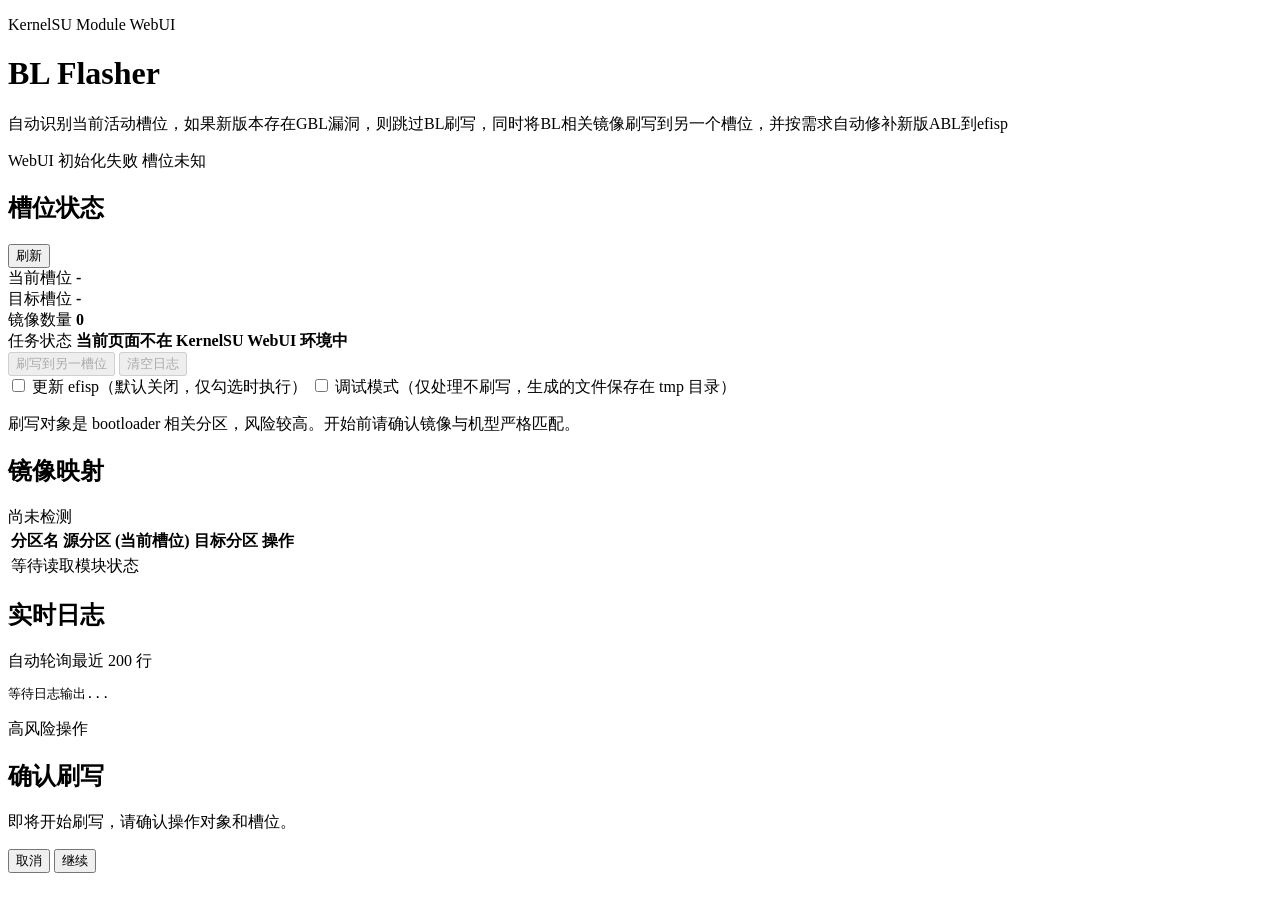
==== magisk_module/webroot/index.html @ 6b3db898 "Slim build outputs and remove Superfastboot Keep only two build artifacts: the Magisk module zip and" ====
<!DOCTYPE html>
<html lang="zh-CN">
  <head>
    <meta charset="UTF-8" />
    <meta name="viewport" content="width=device-width, initial-scale=1.0" />
    <title>假回锁</title>
    <link rel="stylesheet" href="style.css" />
  </head>
  <body>
    <div class="page-shell">
      <header class="hero-card">
        <div>
          <p class="eyebrow">KernelSU Module WebUI</p>
          <h1>BL Flasher</h1>
          <p class="hero-copy">
            自动识别当前活动槽位，如果新版本存在GBL漏洞，则跳过BL刷写，同时将BL相关镜像刷写到另一个槽位，并按需求自动修补新版ABL到efisp
          </p>
        </div>
        <div class="hero-meta">
          <span class="chip" id="stateChip">等待检测</span>
          <span class="chip chip-warn" id="slotChip">槽位未知</span>
        </div>
      </header>

      <main class="grid-layout">
        <section class="panel stats-panel">
          <div class="panel-heading">
            <h2>槽位状态</h2>
            <button class="ghost-button" id="refreshButton" type="button">刷新</button>
          </div>

          <div class="stats-grid">
            <article class="stat-card">
              <span class="stat-label">当前槽位</span>
              <strong class="stat-value" id="currentSlot">-</strong>
            </article>
            <article class="stat-card accent-card">
              <span class="stat-label">目标槽位</span>
              <strong class="stat-value" id="targetSlot">-</strong>
            </article>
            <article class="stat-card">
              <span class="stat-label">镜像数量</span>
              <strong class="stat-value" id="imageCount">0</strong>
            </article>
            <article class="stat-card">
              <span class="stat-label">任务状态</span>
              <strong class="stat-value stat-small" id="taskMessage">等待操作</strong>
            </article>
          </div>

          <div class="action-strip">
            <button class="primary-button" id="flashButton" type="button">刷写到另一槽位</button>
            <button class="ghost-button" id="clearLogButton" type="button">清空日志</button>
          </div>

          <label class="option-check" for="updateEfispCheckbox">
            <input id="updateEfispCheckbox" type="checkbox" />
            <span>更新 efisp（默认关闭，仅勾选时执行）</span>
          </label>

        <label class="option-check" for="debugModeCheckbox">
       <input id="debugModeCheckbox" type="checkbox" />
            <span>调试模式（仅处理不刷写，生成的文件保存在 tmp 目录）</span>
      </label>

          <p class="warning-copy">
         刷写对象是 bootloader 相关分区，风险较高。开始前请确认镜像与机型严格匹配。
          </p>
        </section>

        <section class="panel map-panel">
          <div class="panel-heading">
            <h2>镜像映射</h2>
            <span class="caption" id="updatedAt">尚未检测</span>
          </div>
          <div class="table-wrap">
            <table>
              <thead>
                <tr>
                  <th>分区名</th>
                  <th>源分区 (当前槽位)</th>
                  <th>目标分区</th>
                  <th>操作</th>
                </tr>
              </thead>
              <tbody id="imageTableBody">
              <tr>
                <td colspan="4" class="empty-row">等待读取模块状态</td>
              </tr>
              </tbody>
            </table>
          </div>
        </section>

        <section class="panel log-panel">
          <div class="panel-heading">
            <h2>实时日志</h2>
            <span class="caption">自动轮询最近 200 行</span>
          </div>
          <pre id="logOutput">等待日志输出...</pre>
        </section>

      </main>
    </div>

    <div class="modal-backdrop hidden" id="confirmModal" aria-hidden="true">
      <div class="modal-card" role="dialog" aria-modal="true" aria-labelledby="confirmTitle">
        <p class="eyebrow">高风险操作</p>
        <h2 id="confirmTitle">确认刷写</h2>
        <p id="confirmText">
          即将开始刷写，请确认操作对象和槽位。
        </p>
        <div class="modal-actions">
          <button class="ghost-button" id="cancelConfirmButton" type="button">取消</button>
          <button class="primary-button" id="nextConfirmButton" type="button">继续</button>
        </div>
      </div>
    </div>

    <script src="app.js"></script>
  </body>
</html>
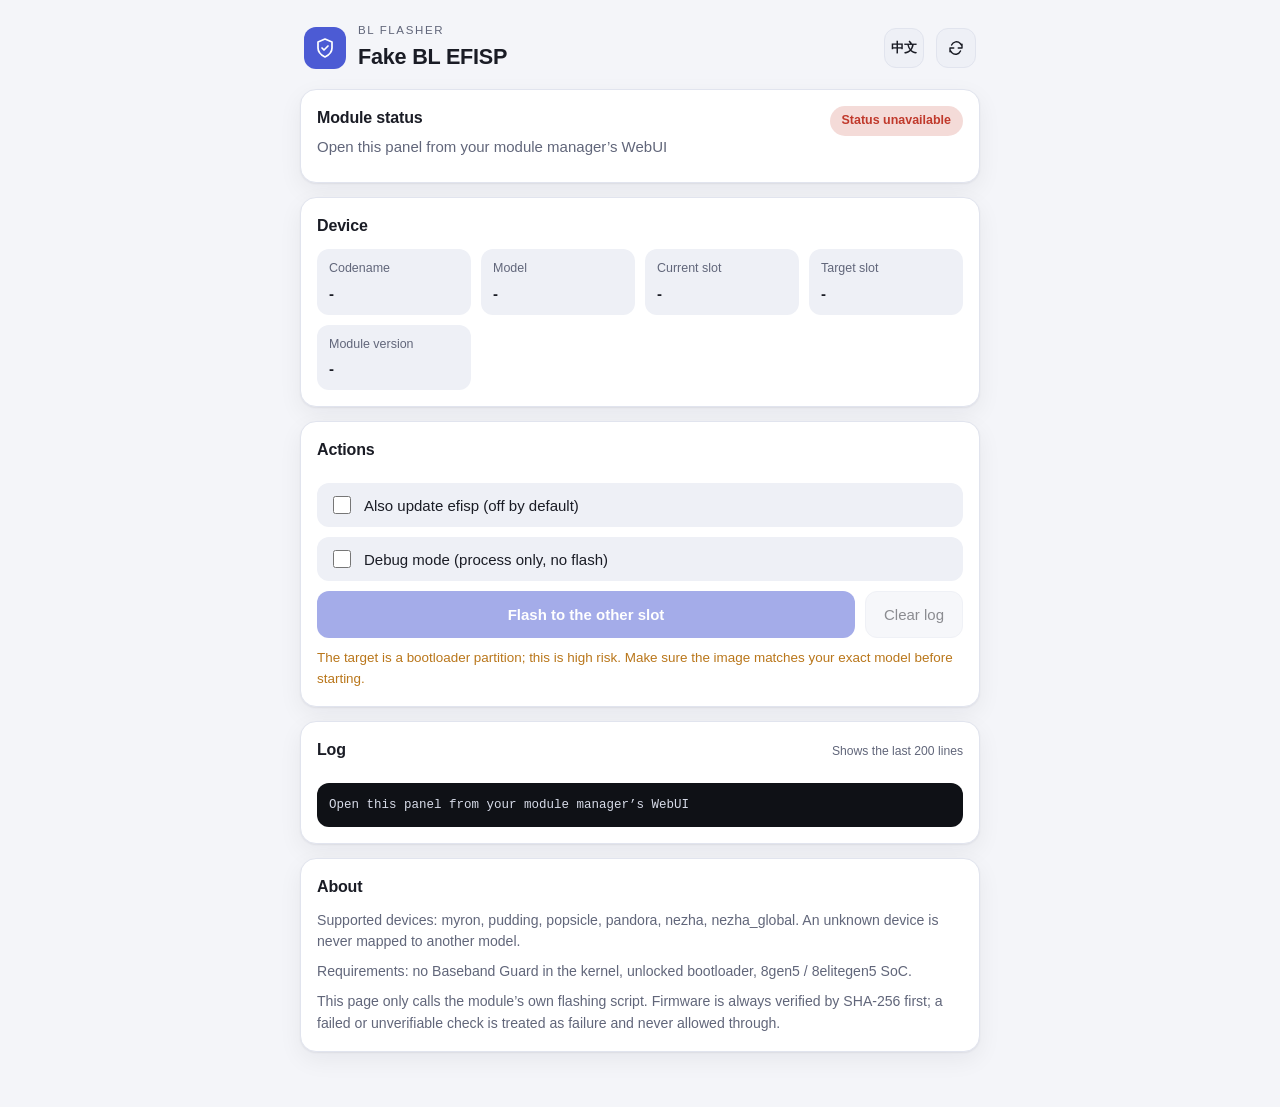
==== commit 50367816: "Rebuild the WebUI panel and report trustworthy status bl_flasher.sh: - expose MODULE_NAME/MODULE_VER" ====
--- a/magisk_module/webroot/index.html
+++ b/magisk_module/webroot/index.html
@@ -1,122 +1,104 @@
 <!DOCTYPE html>
 <html lang="zh-CN">
-  <head>
-    <meta charset="UTF-8" />
-    <meta name="viewport" content="width=device-width, initial-scale=1.0" />
-    <title>假回锁</title>
-    <link rel="stylesheet" href="style.css" />
-  </head>
-  <body>
-    <div class="page-shell">
-      <header class="hero-card">
+<head>
+  <meta charset="UTF-8">
+  <meta name="viewport" content="width=device-width, initial-scale=1, viewport-fit=cover">
+  <meta name="color-scheme" content="light dark">
+  <title>假回锁</title>
+  <link rel="stylesheet" href="style.css">
+  <script src="i18n.js" defer></script>
+  <script src="app.js" defer></script>
+</head>
+<body>
+  <main>
+    <header class="masthead">
+      <div class="brand-mark" aria-hidden="true">
+        <svg viewBox="0 0 24 24"><path d="M12 3l7 3v6c0 4-3 7-7 9-4-2-7-5-7-9V6z"/><path d="M9 12l2 2 4-4"/></svg>
+      </div>
+      <div class="brand-text">
+        <p class="eyebrow" data-i18n="subtitle">BL Flasher</p>
+        <h1 id="appTitle" data-i18n="title">假回锁</h1>
+      </div>
+      <button id="langButton" class="quiet icon-button" type="button"
+              data-i18n-aria-label="language" data-i18n-title="language"
+              aria-label="切换语言" title="切换语言">
+        <span id="langLabel">EN</span>
+      </button>
+      <button id="refresh" class="quiet icon-button" type="button"
+              data-i18n-aria-label="refresh" data-i18n-title="refresh"
+              aria-label="刷新状态" title="刷新状态">
+        <svg viewBox="0 0 24 24" aria-hidden="true"><path d="M20 7v5h-5M4 17v-5h5M6.1 8a7 7 0 0 1 11.6-2L20 9M4 15l2.3 3A7 7 0 0 0 18 16"/></svg>
+      </button>
+    </header>
+
+    <section class="status-card" aria-labelledby="status-title">
+      <div class="status-head">
         <div>
-          <p class="eyebrow">KernelSU Module WebUI</p>
-          <h1>BL Flasher</h1>
-          <p class="hero-copy">
-            自动识别当前活动槽位，如果新版本存在GBL漏洞，则跳过BL刷写，同时将BL相关镜像刷写到另一个槽位，并按需求自动修补新版ABL到efisp
-          </p>
+          <h2 id="status-title" data-i18n="statusHeading">模块状态</h2>
+          <p id="statusText" class="status-text" data-i18n="loading">正在读取模块状态…</p>
         </div>
-        <div class="hero-meta">
-          <span class="chip" id="stateChip">等待检测</span>
-          <span class="chip chip-warn" id="slotChip">槽位未知</span>
-        </div>
-      </header>
+        <span id="stateChip" class="chip" aria-live="polite">—</span>
+      </div>
+      <p id="updatedAt" class="status-meta"></p>
+    </section>
 
-      <main class="grid-layout">
-        <section class="panel stats-panel">
-          <div class="panel-heading">
-            <h2>槽位状态</h2>
-            <button class="ghost-button" id="refreshButton" type="button">刷新</button>
-          </div>
+    <div id="notice" class="notice" role="status" hidden></div>
 
-          <div class="stats-grid">
-            <article class="stat-card">
-              <span class="stat-label">当前槽位</span>
-              <strong class="stat-value" id="currentSlot">-</strong>
-            </article>
-            <article class="stat-card accent-card">
-              <span class="stat-label">目标槽位</span>
-              <strong class="stat-value" id="targetSlot">-</strong>
-            </article>
-            <article class="stat-card">
-              <span class="stat-label">镜像数量</span>
-              <strong class="stat-value" id="imageCount">0</strong>
-            </article>
-            <article class="stat-card">
-              <span class="stat-label">任务状态</span>
-              <strong class="stat-value stat-small" id="taskMessage">等待操作</strong>
-            </article>
-          </div>
+    <section class="info" aria-labelledby="device-title">
+      <h2 id="device-title" class="section-title" data-i18n="deviceHeading">设备信息</h2>
+      <dl class="info-grid">
+        <div><dt data-i18n="device">设备代号</dt><dd id="deviceName">-</dd></div>
+        <div><dt data-i18n="model">机型</dt><dd id="modelName">-</dd></div>
+        <div><dt data-i18n="currentSlot">当前槽位</dt><dd id="currentSlot">-</dd></div>
+        <div><dt data-i18n="targetSlot">目标槽位</dt><dd id="targetSlot">-</dd></div>
+        <div><dt data-i18n="version">模块版本</dt><dd id="moduleVersion">-</dd></div>
+      </dl>
+    </section>
 
-          <div class="action-strip">
-            <button class="primary-button" id="flashButton" type="button">刷写到另一槽位</button>
-            <button class="ghost-button" id="clearLogButton" type="button">清空日志</button>
-          </div>
+    <section class="actions" aria-labelledby="actions-title">
+      <h2 id="actions-title" class="section-title" data-i18n="actionsHeading">操作</h2>
+      <label class="option-check" for="updateEfispCheckbox">
+        <input id="updateEfispCheckbox" type="checkbox">
+        <span data-i18n="updateEfisp">同时更新 efisp（默认关闭）</span>
+      </label>
+      <label class="option-check" for="debugModeCheckbox">
+        <input id="debugModeCheckbox" type="checkbox">
+        <span data-i18n="debugMode">调试模式（仅处理不刷写）</span>
+      </label>
+      <div class="action-row">
+        <button id="flashButton" class="primary" type="button" data-i18n="flash">刷写到另一槽位</button>
+        <button id="clearLogButton" class="quiet" type="button" data-i18n="clearLog">清空日志</button>
+      </div>
+      <p class="danger-note" data-i18n="dangerNote"></p>
+    </section>
 
-          <label class="option-check" for="updateEfispCheckbox">
-            <input id="updateEfispCheckbox" type="checkbox" />
-            <span>更新 efisp（默认关闭，仅勾选时执行）</span>
-          </label>
+    <section class="log" aria-labelledby="log-title">
+      <div class="section-heading">
+        <h2 id="log-title" class="section-title" data-i18n="logHeading">执行日志</h2>
+        <span class="caption" data-i18n="logHint">自动读取最近 200 行</span>
+      </div>
+      <pre id="logOutput" data-i18n="logEmpty">暂无日志输出</pre>
+    </section>
 
-        <label class="option-check" for="debugModeCheckbox">
-       <input id="debugModeCheckbox" type="checkbox" />
-            <span>调试模式（仅处理不刷写，生成的文件保存在 tmp 目录）</span>
-      </label>
+    <section class="about" aria-labelledby="about-title">
+      <h2 id="about-title" class="section-title" data-i18n="aboutHeading">说明</h2>
+      <p data-i18n="aboutDevices"></p>
+      <p data-i18n="aboutPrereq"></p>
+      <p data-i18n="aboutSafety"></p>
+    </section>
 
-          <p class="warning-copy">
-         刷写对象是 bootloader 相关分区，风险较高。开始前请确认镜像与机型严格匹配。
-          </p>
-        </section>
+    <p id="feedback" class="feedback" role="status" aria-live="polite"></p>
+  </main>
 
-        <section class="panel map-panel">
-          <div class="panel-heading">
-            <h2>镜像映射</h2>
-            <span class="caption" id="updatedAt">尚未检测</span>
-          </div>
-          <div class="table-wrap">
-            <table>
-              <thead>
-                <tr>
-                  <th>分区名</th>
-                  <th>源分区 (当前槽位)</th>
-                  <th>目标分区</th>
-                  <th>操作</th>
-                </tr>
-              </thead>
-              <tbody id="imageTableBody">
-              <tr>
-                <td colspan="4" class="empty-row">等待读取模块状态</td>
-              </tr>
-              </tbody>
-            </table>
-          </div>
-        </section>
-
-        <section class="panel log-panel">
-          <div class="panel-heading">
-            <h2>实时日志</h2>
-            <span class="caption">自动轮询最近 200 行</span>
-          </div>
-          <pre id="logOutput">等待日志输出...</pre>
-        </section>
-
-      </main>
-    </div>
-
-    <div class="modal-backdrop hidden" id="confirmModal" aria-hidden="true">
-      <div class="modal-card" role="dialog" aria-modal="true" aria-labelledby="confirmTitle">
-        <p class="eyebrow">高风险操作</p>
-        <h2 id="confirmTitle">确认刷写</h2>
-        <p id="confirmText">
-          即将开始刷写，请确认操作对象和槽位。
-        </p>
-        <div class="modal-actions">
-          <button class="ghost-button" id="cancelConfirmButton" type="button">取消</button>
-          <button class="primary-button" id="nextConfirmButton" type="button">继续</button>
-        </div>
+  <div class="modal-backdrop hidden" id="confirmModal" aria-hidden="true">
+    <div class="modal-card" role="dialog" aria-modal="true" aria-labelledby="confirmTitle">
+      <h2 id="confirmTitle" data-i18n="confirmTitle">确认刷写</h2>
+      <p id="confirmText"></p>
+      <div class="modal-actions">
+        <button class="quiet" id="cancelConfirmButton" type="button" data-i18n="cancel">取消</button>
+        <button class="primary" id="nextConfirmButton" type="button">继续</button>
       </div>
     </div>
-
-    <script src="app.js"></script>
-  </body>
+  </div>
+</body>
 </html>
--- a/magisk_module/webroot/style.css
+++ b/magisk_module/webroot/style.css
@@ -0,0 +1,271 @@
+:root {
+  color-scheme: light dark;
+  --bg: #f4f5f9;
+  --surface: #ffffff;
+  --surface-soft: #eef0f6;
+  --text: #1a1c25;
+  --text-soft: #61667a;
+  --line: #e1e4ee;
+  --accent: #4c5bd4;
+  --accent-ink: #ffffff;
+  --ok: #1f8a5b;
+  --warn: #b9761a;
+  --bad: #c0392b;
+  --radius: 16px;
+  --shadow: 0 1px 2px rgba(18, 20, 33, .06), 0 8px 24px rgba(18, 20, 33, .06);
+}
+
+@media (prefers-color-scheme: dark) {
+  :root {
+    --bg: #111219;
+    --surface: #1b1d28;
+    --surface-soft: #232634;
+    --text: #eceef5;
+    --text-soft: #9aa0b6;
+    --line: #2c3040;
+    --accent: #8b96f2;
+    --accent-ink: #10121a;
+    --ok: #4cc38a;
+    --warn: #e0a04a;
+    --bad: #f0776a;
+    --shadow: 0 1px 2px rgba(0, 0, 0, .4), 0 10px 28px rgba(0, 0, 0, .35);
+  }
+}
+
+* { box-sizing: border-box; }
+
+html { -webkit-text-size-adjust: 100%; }
+
+body {
+  margin: 0;
+  padding: max(18px, env(safe-area-inset-top)) 16px max(24px, env(safe-area-inset-bottom));
+  background: var(--bg);
+  color: var(--text);
+  font: 15px/1.55 -apple-system, BlinkMacSystemFont, "Segoe UI", Roboto,
+        "Noto Sans SC", "PingFang SC", "Microsoft YaHei", sans-serif;
+  display: flex;
+  justify-content: center;
+}
+
+main {
+  width: 100%;
+  max-width: 680px;
+  display: flex;
+  flex-direction: column;
+  gap: 14px;
+}
+
+h1, h2 { margin: 0; font-weight: 650; letter-spacing: -.01em; }
+h1 { font-size: 1.35rem; }
+h2 { font-size: 1rem; }
+
+section {
+  background: var(--surface);
+  border: 1px solid var(--line);
+  border-radius: var(--radius);
+  padding: 16px;
+  box-shadow: var(--shadow);
+}
+
+/* ---- masthead ---- */
+.masthead {
+  display: flex;
+  align-items: center;
+  gap: 12px;
+  padding: 4px 4px 2px;
+}
+
+.brand-mark {
+  width: 42px; height: 42px;
+  flex: 0 0 auto;
+  border-radius: 12px;
+  background: var(--accent);
+  display: grid;
+  place-items: center;
+}
+.brand-mark svg {
+  width: 24px; height: 24px;
+  fill: none; stroke: var(--accent-ink);
+  stroke-width: 1.7; stroke-linejoin: round; stroke-linecap: round;
+}
+
+.brand-text { flex: 1 1 auto; min-width: 0; }
+.eyebrow {
+  margin: 0;
+  font-size: .72rem;
+  letter-spacing: .14em;
+  text-transform: uppercase;
+  color: var(--text-soft);
+}
+
+button {
+  font: inherit;
+  cursor: pointer;
+  border-radius: 12px;
+  border: 1px solid transparent;
+  padding: 11px 18px;
+  transition: filter .15s ease, background .15s ease, border-color .15s ease;
+}
+button:focus-visible { outline: 2px solid var(--accent); outline-offset: 2px; }
+button:disabled { opacity: .5; cursor: not-allowed; }
+button:not(:disabled):hover { filter: brightness(1.04); }
+
+.primary { background: var(--accent); color: var(--accent-ink); font-weight: 600; }
+.quiet { background: var(--surface-soft); color: var(--text); border-color: var(--line); }
+
+.icon-button {
+  flex: 0 0 auto;
+  padding: 0;
+  width: 40px; height: 40px;
+  display: grid; place-items: center;
+  font-size: .8rem; font-weight: 600;
+}
+.icon-button svg {
+  width: 18px; height: 18px;
+  fill: none; stroke: currentColor;
+  stroke-width: 1.9; stroke-linecap: round; stroke-linejoin: round;
+}
+
+/* ---- status ---- */
+.status-card { display: flex; flex-direction: column; gap: 8px; }
+.status-head { display: flex; align-items: flex-start; gap: 12px; }
+.status-head > div:first-child { flex: 1 1 auto; min-width: 0; }
+.status-text { margin: 4px 0 0; color: var(--text-soft); overflow-wrap: anywhere; }
+.status-meta { margin: 0; font-size: .82rem; color: var(--text-soft); }
+
+.chip {
+  flex: 0 0 auto;
+  padding: 5px 12px;
+  border-radius: 999px;
+  font-size: .78rem;
+  font-weight: 600;
+  background: var(--surface-soft);
+  color: var(--text-soft);
+  white-space: nowrap;
+}
+.chip[data-state="running"] { background: color-mix(in srgb, var(--accent) 18%, transparent); color: var(--accent); }
+.chip[data-state="waiting"] { background: color-mix(in srgb, var(--warn) 18%, transparent); color: var(--warn); }
+.chip[data-state="success"] { background: color-mix(in srgb, var(--ok) 18%, transparent); color: var(--ok); }
+.chip[data-state="failed"]  { background: color-mix(in srgb, var(--bad) 18%, transparent); color: var(--bad); }
+.chip[data-state="unknown"] { background: color-mix(in srgb, var(--warn) 18%, transparent); color: var(--warn); }
+
+.notice {
+  border: 1px solid var(--line);
+  border-left: 3px solid var(--warn);
+  border-radius: 12px;
+  background: var(--surface);
+  padding: 12px 14px;
+  color: var(--text-soft);
+  font-size: .9rem;
+}
+.notice[hidden] { display: none; }
+
+/* ---- info grid ---- */
+.section-title { margin-bottom: 10px; }
+.info-grid {
+  display: grid;
+  grid-template-columns: repeat(auto-fit, minmax(150px, 1fr));
+  gap: 10px;
+  margin: 0;
+}
+.info-grid > div {
+  background: var(--surface-soft);
+  border-radius: 12px;
+  padding: 10px 12px;
+}
+.info-grid dt { font-size: .78rem; color: var(--text-soft); }
+.info-grid dd {
+  margin: 3px 0 0;
+  font-weight: 600;
+  overflow-wrap: anywhere;
+}
+
+/* ---- actions ---- */
+.actions { display: flex; flex-direction: column; gap: 10px; }
+.option-check {
+  display: flex;
+  align-items: center;
+  gap: 10px;
+  padding: 10px 12px;
+  background: var(--surface-soft);
+  border-radius: 12px;
+  cursor: pointer;
+}
+.option-check input { width: 18px; height: 18px; accent-color: var(--accent); }
+.action-row { display: flex; gap: 10px; flex-wrap: wrap; }
+.action-row .primary { flex: 1 1 auto; }
+.danger-note {
+  margin: 0;
+  font-size: .84rem;
+  color: var(--warn);
+}
+
+/* ---- log ---- */
+.section-heading {
+  display: flex;
+  align-items: baseline;
+  justify-content: space-between;
+  gap: 10px;
+}
+.caption { font-size: .76rem; color: var(--text-soft); }
+.log pre {
+  margin: 10px 0 0;
+  padding: 12px;
+  max-height: 320px;
+  overflow: auto;
+  background: #0f1116;
+  color: #d7dbe8;
+  border-radius: 12px;
+  font: 12.5px/1.6 ui-monospace, SFMono-Regular, Menlo, Consolas, monospace;
+  white-space: pre-wrap;
+  overflow-wrap: anywhere;
+  -webkit-overflow-scrolling: touch;
+}
+
+/* ---- about ---- */
+.about p {
+  margin: 0 0 8px;
+  color: var(--text-soft);
+  font-size: .88rem;
+}
+.about p:last-child { margin-bottom: 0; }
+
+.feedback {
+  min-height: 1.2em;
+  margin: 0 4px;
+  font-size: .88rem;
+  color: var(--text-soft);
+}
+
+/* ---- modal ---- */
+.modal-backdrop {
+  position: fixed;
+  inset: 0;
+  z-index: 50;
+  display: flex;
+  align-items: flex-end;
+  justify-content: center;
+  padding: 16px;
+  background: rgba(10, 12, 20, .55);
+  backdrop-filter: blur(2px);
+}
+.modal-backdrop.hidden { display: none; }
+.modal-card {
+  width: 100%;
+  max-width: 480px;
+  background: var(--surface);
+  border: 1px solid var(--line);
+  border-radius: var(--radius);
+  padding: 18px;
+  box-shadow: var(--shadow);
+}
+.modal-card p { margin: 10px 0 18px; color: var(--text-soft); overflow-wrap: anywhere; }
+.modal-actions { display: flex; justify-content: flex-end; gap: 10px; }
+
+@media (min-width: 560px) {
+  .modal-backdrop { align-items: center; }
+}
+
+@media (prefers-reduced-motion: reduce) {
+  * { transition: none !important; }
+}
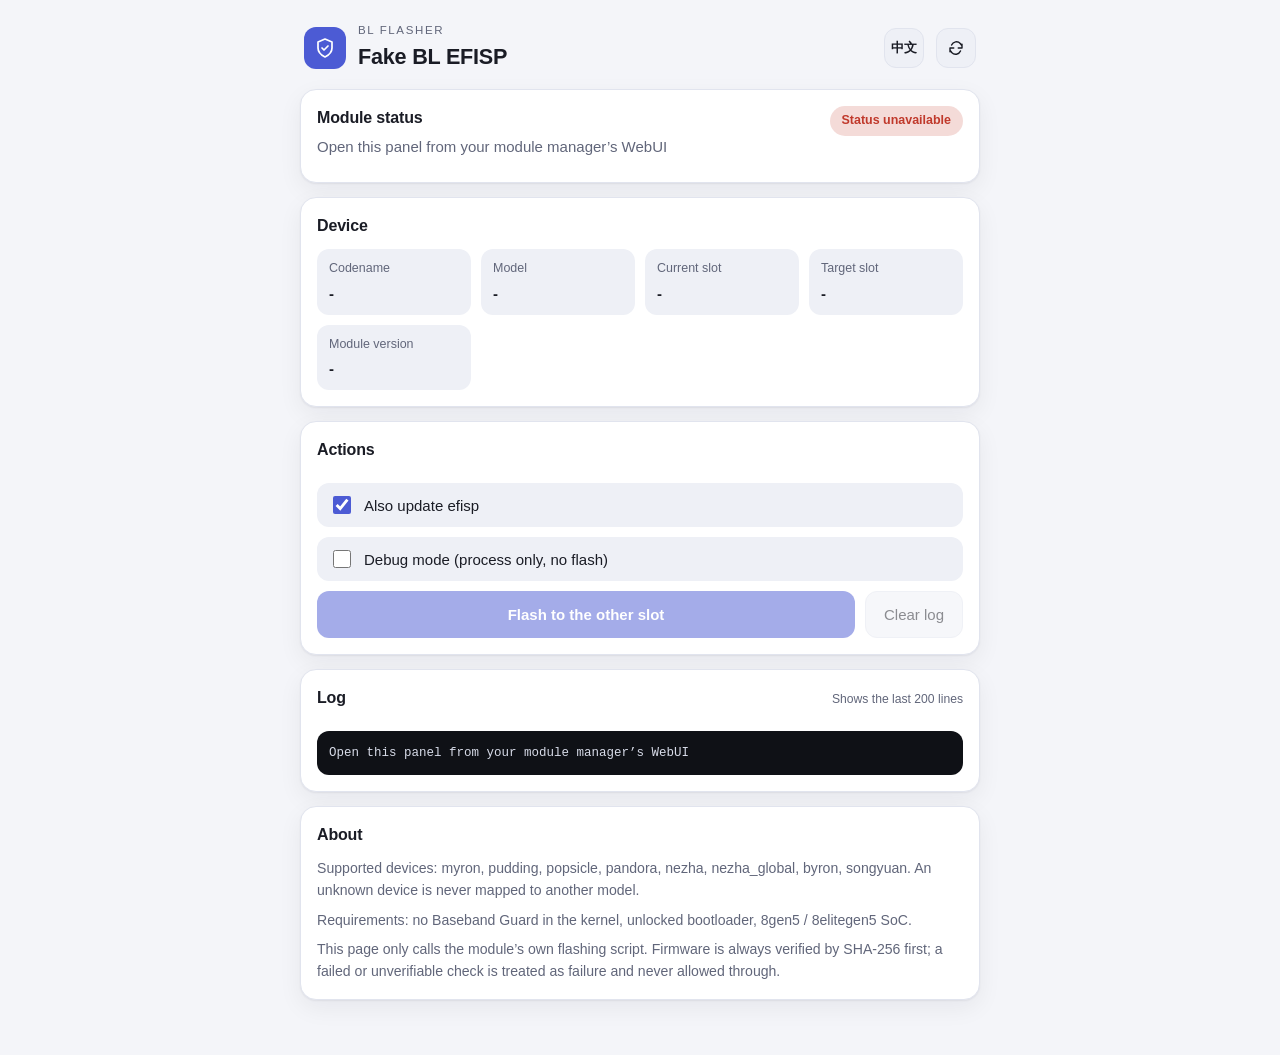
==== commit 7a3e0c96: "Release 7.5: add songyuan and standalone toolkits Add the songyuan model, which ships the same vulne" ====
--- a/magisk_module/webroot/index.html
+++ b/magisk_module/webroot/index.html
@@ -58,8 +58,8 @@
     <section class="actions" aria-labelledby="actions-title">
       <h2 id="actions-title" class="section-title" data-i18n="actionsHeading">操作</h2>
       <label class="option-check" for="updateEfispCheckbox">
-        <input id="updateEfispCheckbox" type="checkbox">
-        <span data-i18n="updateEfisp">同时更新 efisp（默认关闭）</span>
+        <input id="updateEfispCheckbox" type="checkbox" checked>
+        <span data-i18n="updateEfisp">同时更新 efisp</span>
       </label>
       <label class="option-check" for="debugModeCheckbox">
         <input id="debugModeCheckbox" type="checkbox">
@@ -69,7 +69,6 @@
         <button id="flashButton" class="primary" type="button" data-i18n="flash">刷写到另一槽位</button>
         <button id="clearLogButton" class="quiet" type="button" data-i18n="clearLog">清空日志</button>
       </div>
-      <p class="danger-note" data-i18n="dangerNote"></p>
     </section>
 
     <section class="log" aria-labelledby="log-title">
--- a/magisk_module/webroot/style.css
+++ b/magisk_module/webroot/style.css
@@ -194,11 +194,6 @@
 .option-check input { width: 18px; height: 18px; accent-color: var(--accent); }
 .action-row { display: flex; gap: 10px; flex-wrap: wrap; }
 .action-row .primary { flex: 1 1 auto; }
-.danger-note {
-  margin: 0;
-  font-size: .84rem;
-  color: var(--warn);
-}
 
 /* ---- log ---- */
 .section-heading {
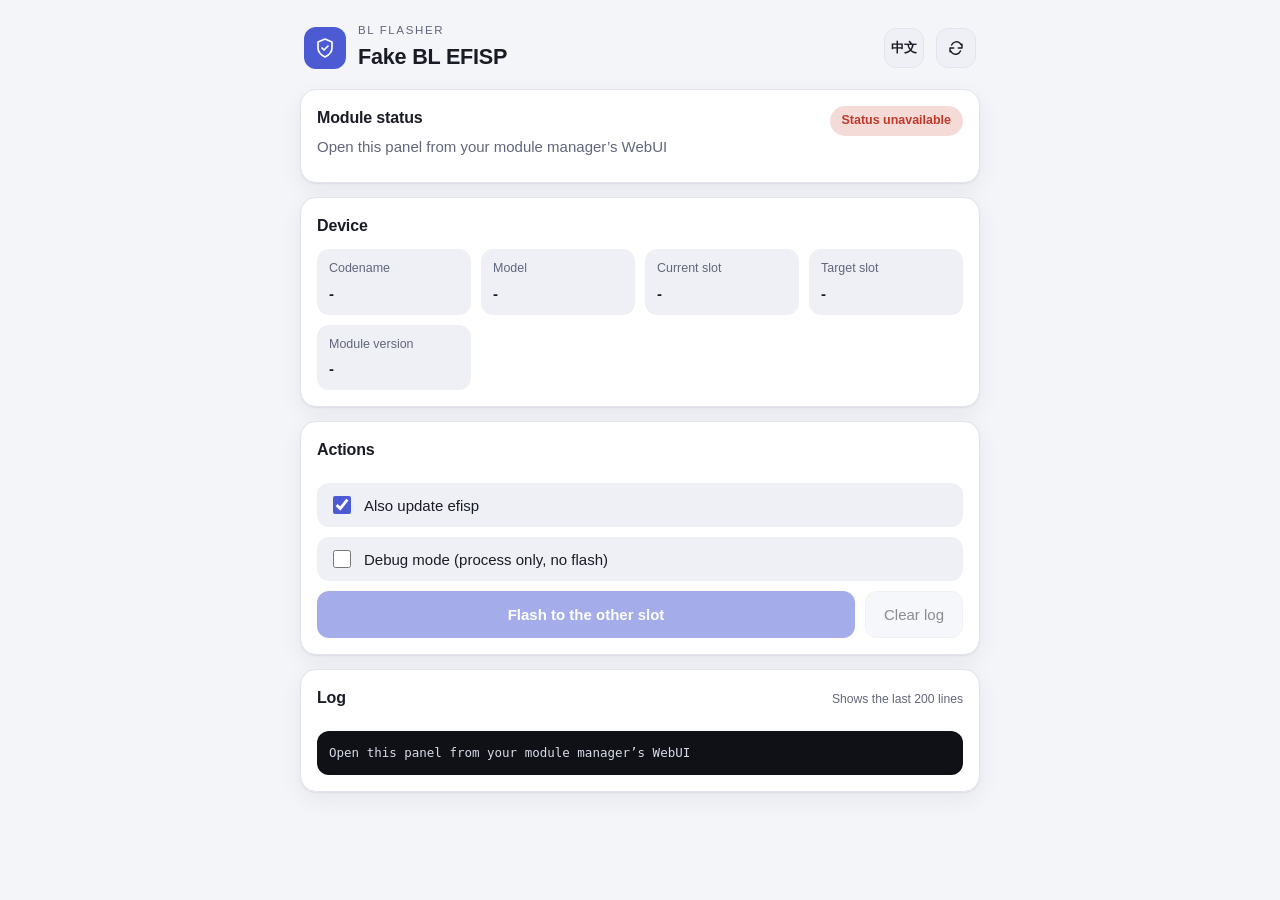
==== commit 56e27a75: "7.5: fix stale flash verdict, efisp-only backup, trim WebUI prose - bl_flasher.sh start_flash(): a w" ====
--- a/magisk_module/webroot/index.html
+++ b/magisk_module/webroot/index.html
@@ -79,13 +79,6 @@
       <pre id="logOutput" data-i18n="logEmpty">暂无日志输出</pre>
     </section>
 
-    <section class="about" aria-labelledby="about-title">
-      <h2 id="about-title" class="section-title" data-i18n="aboutHeading">说明</h2>
-      <p data-i18n="aboutDevices"></p>
-      <p data-i18n="aboutPrereq"></p>
-      <p data-i18n="aboutSafety"></p>
-    </section>
-
     <p id="feedback" class="feedback" role="status" aria-live="polite"></p>
   </main>
 
--- a/magisk_module/webroot/style.css
+++ b/magisk_module/webroot/style.css
@@ -217,14 +217,7 @@
   -webkit-overflow-scrolling: touch;
 }
 
-/* ---- about ---- */
-.about p {
-  margin: 0 0 8px;
-  color: var(--text-soft);
-  font-size: .88rem;
-}
-.about p:last-child { margin-bottom: 0; }
-
+/* ---- feedback ---- */
 .feedback {
   min-height: 1.2em;
   margin: 0 4px;
